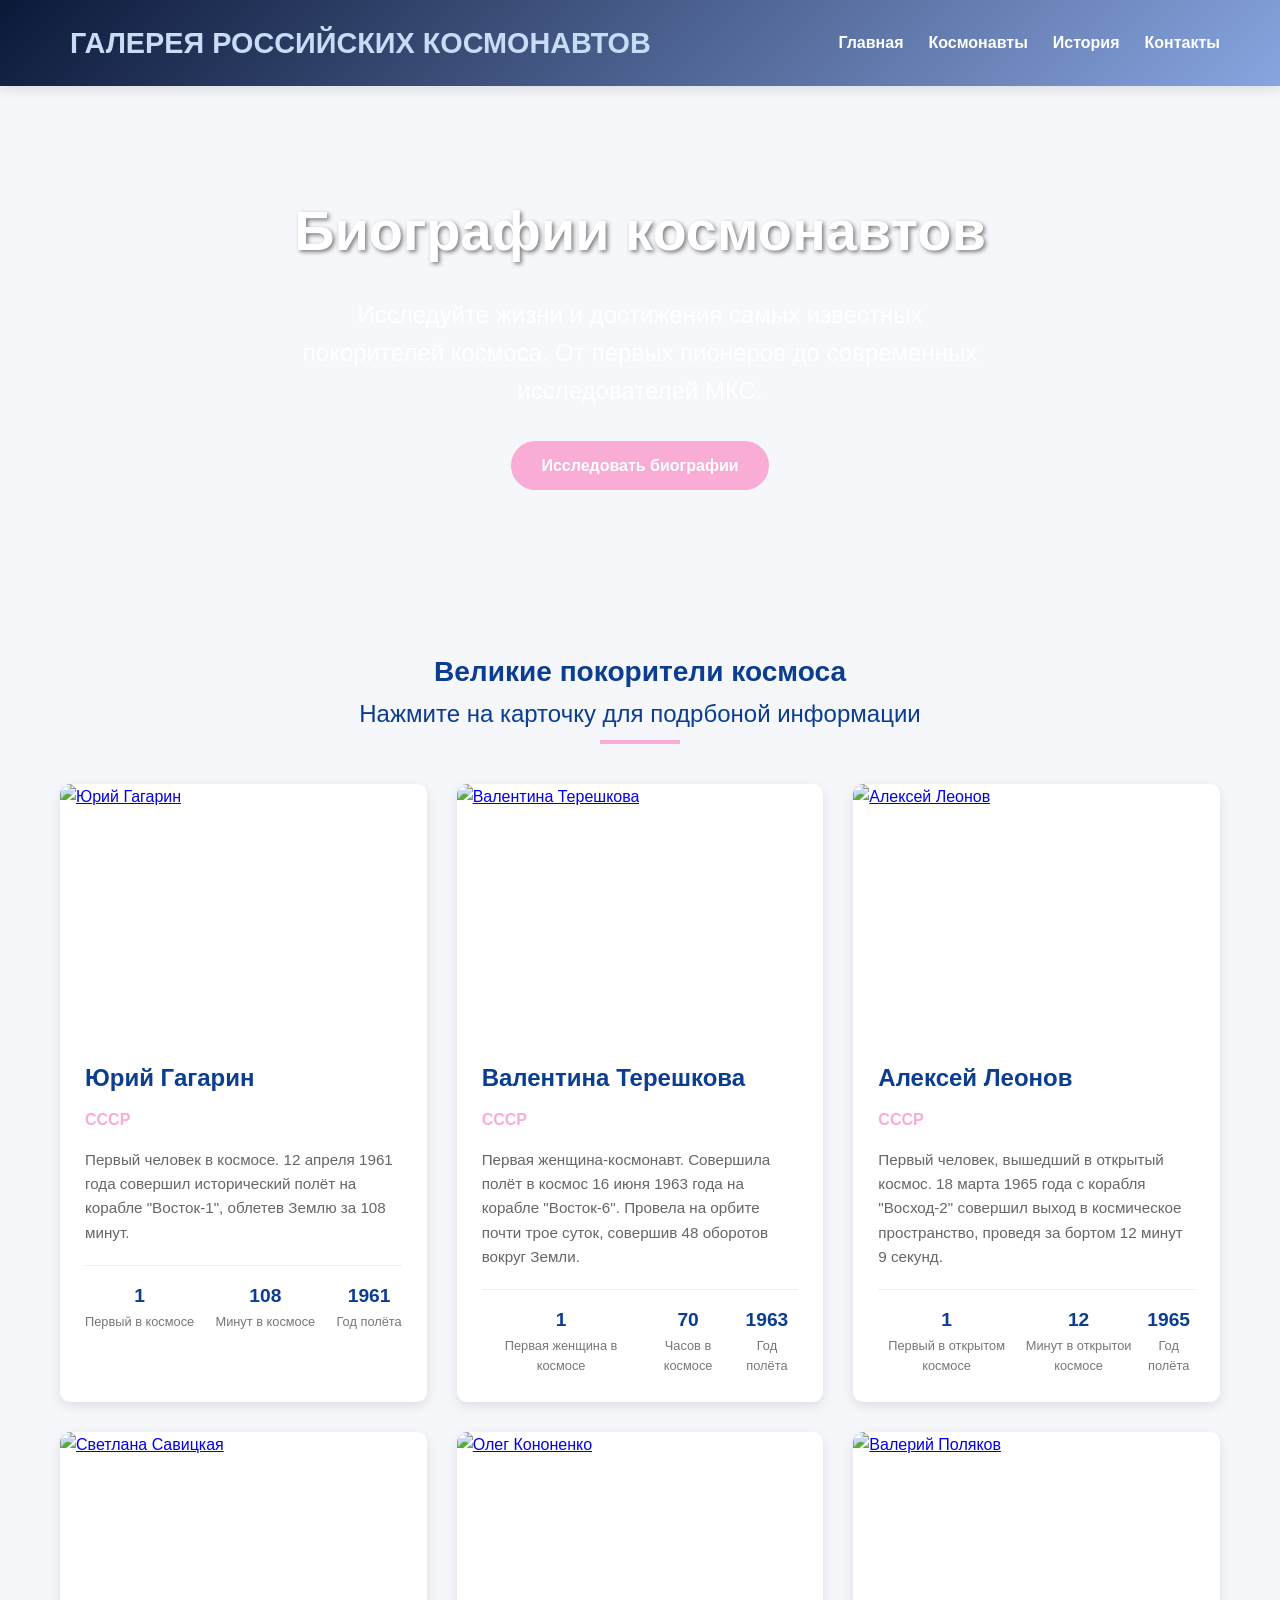
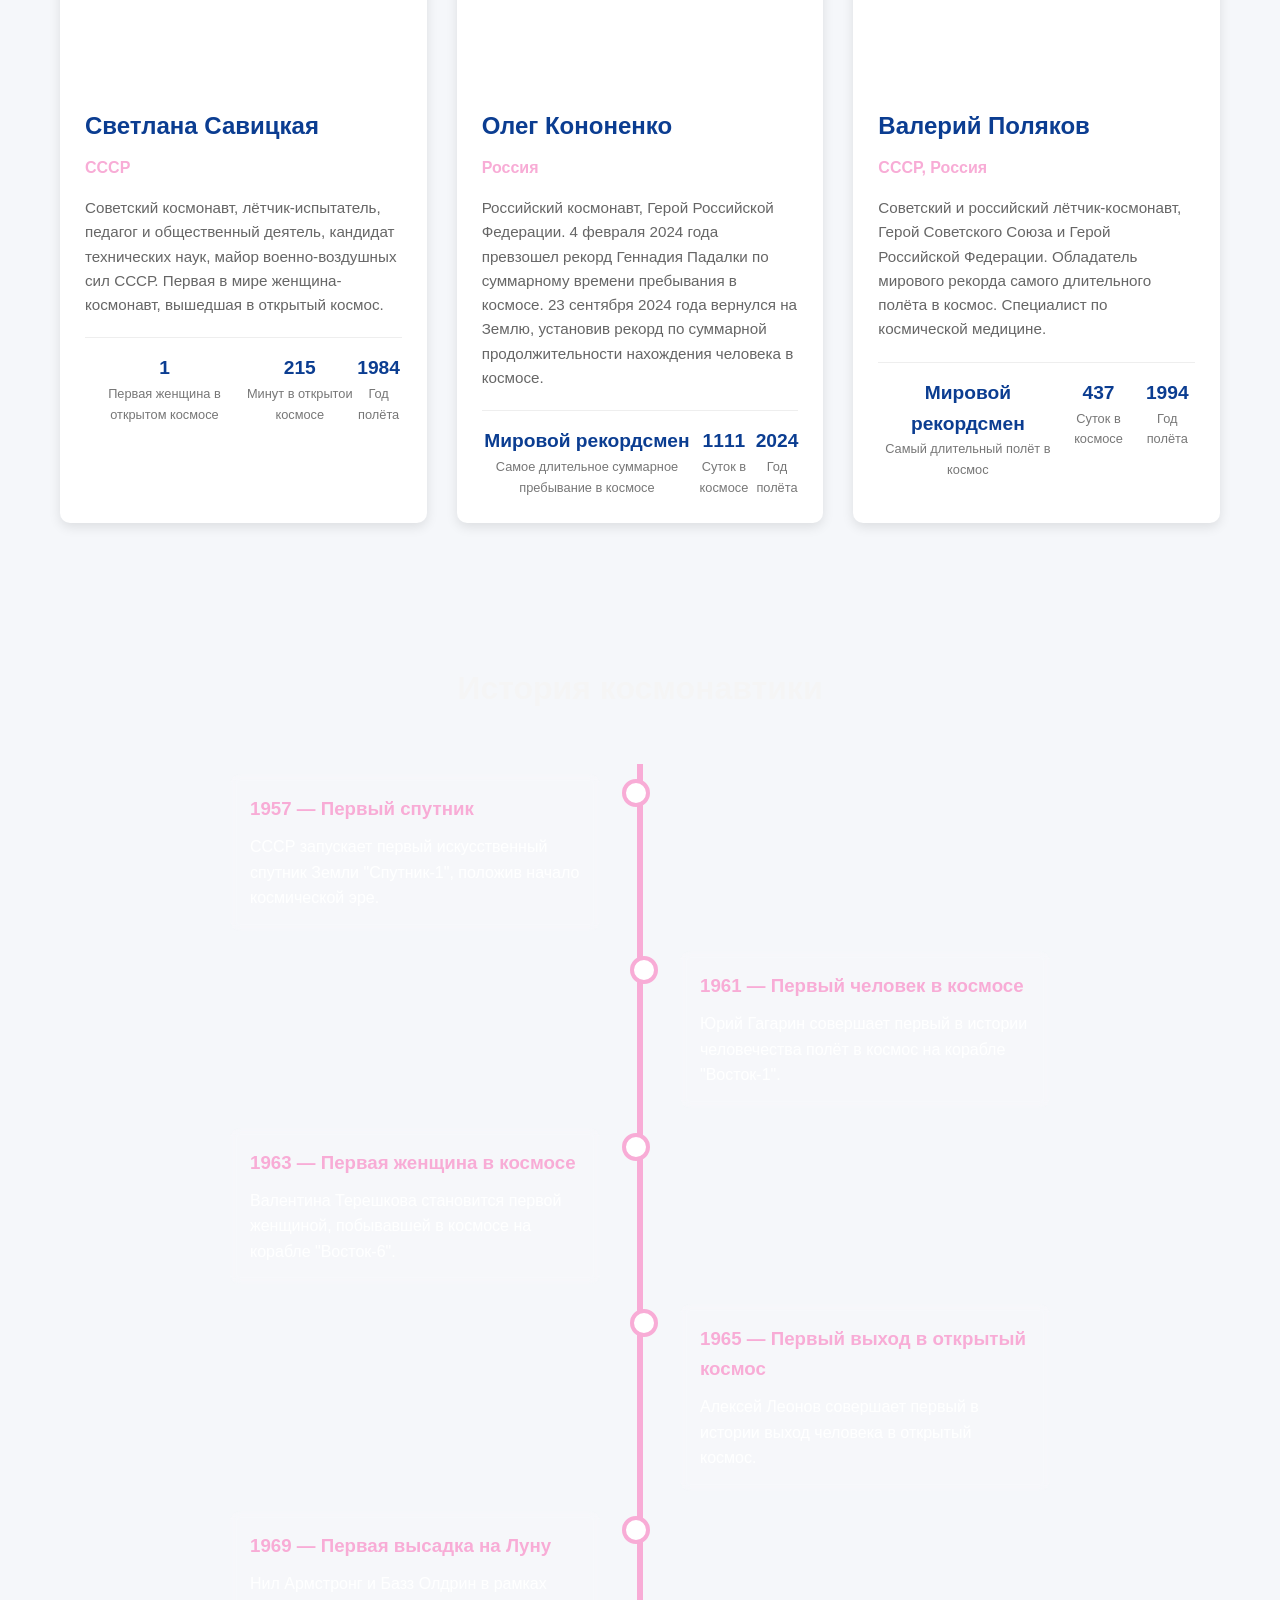
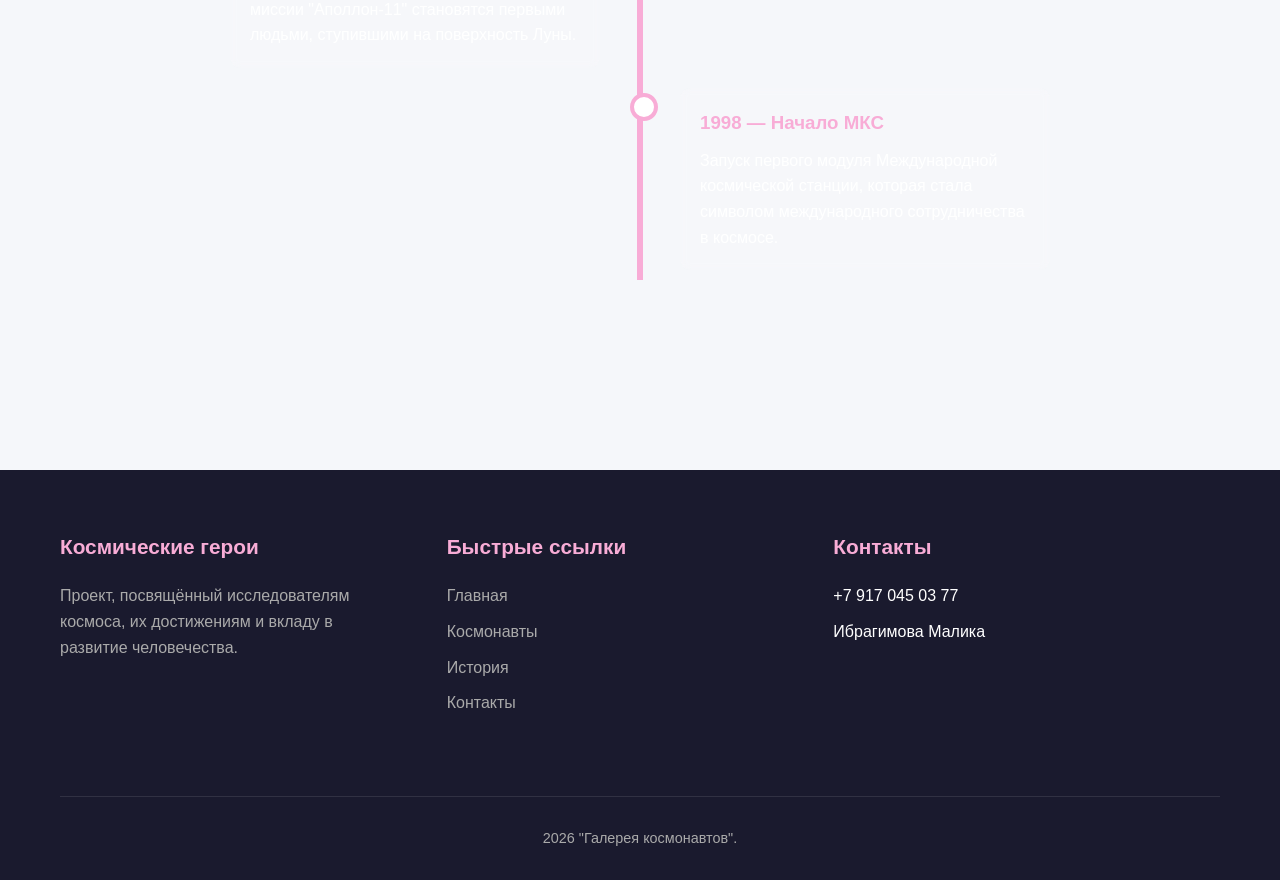
==== index.html @ d660007c "Add files via upload" ====
<!DOCTYPE html>
<html lang="ru">
<head>
    <meta charset="UTF-8">
    <meta name="viewport" content="width=device-width, initial-scale=1.0">
    <title>Галерея космонавтов</title>
    <link rel="stylesheet" href="index.css">
    <style>
       
    </style>
</head>
<body>
    <!-- Header -->
    <header>
        <div class="container header-content">
            <div class="logo">
                <i class="fas fa-rocket"></i>
                <span>ГАЛЕРЕЯ РОССИЙСКИХ КОСМОНАВТОВ</span>
            </div>
            
            <div class="menu-toggle" id="menuToggle">
                <i class="fas fa-bars"></i>
            </div>
            
            <nav>
                <ul id="navMenu">
                    <li><a href="#home">Главная</a></li>
                    <li><a href="#astronauts">Космонавты</a></li>
                    <li><a href="#timeline">История</a></li>
                    <li><a href="#contact">Контакты</a></li>
                </ul>
            </nav>
        </div>
    </header>

    <!-- Hero Section -->
    <section class="hero" id="home">
        <div class="container">
            <h1>Биографии космонавтов</h1>
            <p>Исследуйте жизни и достижения самых известных покорителей космоса. От первых пионеров до современных исследователей МКС.</p>
            <a href="#astronauts" class="btn">Исследовать биографии</a>
        </div>
    </section>

    <!-- Astronauts Section -->
    <section class="container" id="astronauts">
        <section class="section-title" id="astronauts">
            <h1>Великие покорители космоса</h1>
            <p>Нажмите на карточку для подрбоной информации</p>
        </section>
        <div class="astronauts-grid">
            <!-- Astronaut 1 -->
             
            <div class="astronaut-card">
                <a href="gagarin.html" class ="cosmonaut_card">
                <div class="astronaut-img">
                    <img src= "images/g.jpg" alt="Юрий Гагарин">
                </div>
                </a>
                <div class="astronaut-info">
                    
                    <h3>Юрий Гагарин</h3>
                    <span class="nationality">СССР</span>
                    <p>Первый человек в космосе. 12 апреля 1961 года совершил исторический полёт на корабле "Восток-1", облетев Землю за 108 минут.</p>
                    <div class="astronaut-stats">
                        <div class="stat">
                            <div class="stat-value">1</div>
                            <div class="stat-label">Первый в космосе</div>
                        </div>
                        <div class="stat">
                            <div class="stat-value">108</div>
                            <div class="stat-label">Минут в космосе</div>
                        </div>
                        <div class="stat">
                            <div class="stat-value">1961</div>
                            <div class="stat-label">Год полёта</div>
                        </div>
                    </div>
                    
                </div>
            </div>
            
             <!-- Astronaut 2 -->
            <div class="astronaut-card">

                <a href="tereshkova.html" class ="cosmonaut_card">
                <div class="astronaut-img">
                    <img src= "images/teresh.jpg" alt="Валентина Терешкова">
                </div>
                </a>

                <div class="astronaut-info">
                    <h3>Валентина Терешкова</h3>
                    <span class="nationality">СССР</span>
                    <p>Первая женщина-космонавт. Совершила полёт в космос 16 июня 1963 года на корабле "Восток-6". Провела на орбите почти трое суток, совершив 48 оборотов вокруг Земли. </p>
                    <div class="astronaut-stats">
                        <div class="stat">
                            <div class="stat-value">1</div>
                            <div class="stat-label">Первая женщина в космосе</div>
                        </div>
                        <div class="stat">
                            <div class="stat-value">70</div>
                            <div class="stat-label">Часов в космосе</div>
                        </div>
                        <div class="stat">
                            <div class="stat-value">1963</div>
                            <div class="stat-label">Год полёта</div>
                        </div>
                    </div>
                </div>
            </div>
             <!-- Astronaut 3 -->
            <div class="astronaut-card">

                <a href="leonov.html" class ="cosmonaut_card">
                    <div class="astronaut-img">
                    <img src= "images/leo.jpg" alt="Алексей Леонов">
                </div>
                </a>

                <div class="astronaut-info">
                    <h3>Алексей Леонов</h3>
                    <span class="nationality">СССР</span>
                    <p>Первый человек, вышедший в открытый космос. 18 марта 1965 года с корабля "Восход-2" совершил выход в космическое пространство, проведя за бортом 12 минут 9 секунд. </p>
                    <div class="astronaut-stats">
                        <div class="stat">
                            <div class="stat-value">1</div>
                            <div class="stat-label">Первый в открытом космосе</div>
                        </div>
                        <div class="stat">
                            <div class="stat-value">12</div>
                            <div class="stat-label">Минут в открытои космосе</div>
                        </div>
                        <div class="stat">
                            <div class="stat-value">1965</div>
                            <div class="stat-label">Год полёта</div>
                        </div>
                    </div>
                </div>
            </div>
             <!-- Astronaut 4 -->
            <div class="astronaut-card">

                <a href="savitskaya.html" class ="cosmonaut_card">
                <div class="astronaut-img">
                    <img src= "images/sav.jpg" alt="Светлана Савицкая">
                </div>
                </a>
                
                <div class="astronaut-info">
                    <h3>Светлана Савицкая</h3>
                    <span class="nationality">СССР</span>
                    <p>Cоветский космонавт, лётчик-испытатель, педагог и общественный деятель, кандидат технических наук, майор военно-воздушных сил СССР. Первая в мире женщина-космонавт, вышедшая в открытый космос.  </p>
                    <div class="astronaut-stats">
                        <div class="stat">
                            <div class="stat-value">1</div>
                            <div class="stat-label">Первая женщина в открытом космосе</div>
                        </div>
                        <div class="stat">
                            <div class="stat-value">215</div>
                            <div class="stat-label">Минут в открытои космосе</div>
                        </div>
                        <div class="stat">
                            <div class="stat-value">1984</div>
                            <div class="stat-label">Год полёта</div>
                        </div>
                    </div>
                </div>
            </div>
            <!-- Astronaut 5 -->
            <div class="astronaut-card">

                <a href="kononenko.html" class ="cosmonaut_card">
                <div class="astronaut-img">
                    <img src= "images/kononenko.jpg" alt="Олег Кононенко">
                </div>
                </a>
                
                <div class="astronaut-info">
                    <h3>Олег Кононенко</h3>
                    <span class="nationality">Россия</span>
                    <p>Российский космонавт, Герой Российской Федерации. 4 февраля 2024 года превзошел рекорд Геннадия Падалки по суммарному времени пребывания в космосе.  23 сентября 2024 года вернулся на Землю, установив рекорд по суммарной продолжительности нахождения человека в космосе.</p>
                    <div class="astronaut-stats">
                        <div class="stat">
                            <div class="stat-value">Мировой рекордсмен</div>
                            <div class="stat-label">Самое длительное суммарное пребывание в космосе</div>
                        </div>
                        <div class="stat">
                            <div class="stat-value">1111</div>
                            <div class="stat-label">Суток в космосе</div>
                        </div>
                        <div class="stat">
                            <div class="stat-value">2024</div>
                            <div class="stat-label">Год полёта</div>
                        </div>
                    </div>
                </div>
            </div>
             <!-- Astronaut 6 -->
            <div class="astronaut-card">

                <a href="polyakov.html" class ="cosmonaut_card">
                <div class="astronaut-img">
                    <img src= "images/polyakov.jpg" alt="Валерий Поляков">
                </div>
                </a>

                <div class="astronaut-info">
                    <h3>Валерий Поляков</h3>
                    <span class="nationality">СССР, Россия</span>
                    <p>Советский и российский лётчик-космонавт, Герой Советского Союза и Герой Российской Федерации. Обладатель мирового рекорда самого длительного полёта в космос. Специалист по космической медицине.</p>
                    <div class="astronaut-stats">
                        <div class="stat">
                            <div class="stat-value">Мировой рекордсмен</div>
                            <div class="stat-label">Самый длительный полёт в космос </div>
                        </div>
                        <div class="stat">
                            <div class="stat-value">437</div>
                            <div class="stat-label">Суток в космосе</div>
                        </div>
                        <div class="stat">
                            <div class="stat-value">1994</div>
                            <div class="stat-label">Год полёта</div>
                        </div>
                    </div>
                </div>
            </div>
        </div>
    </section>

    <!-- Timeline Section -->

    <section class="timeline-section" id="timeline">
        <div class="container">
            <h1>История космонавтики </h1>
            
            <div class="timeline">
                <div class="timeline-item">
                    <div class="timeline-content">
                        
                        <h3>1957 — Первый спутник</h3>
                        <p>СССР запускает первый искусственный спутник Земли "Спутник-1", положив начало космической эре.</p>
                              
                    </div>
                </div>
                
                <div class="timeline-item">
                    <div class="timeline-content">
                        <h3>1961 — Первый человек в космосе</h3>
                        <p>Юрий Гагарин совершает первый в истории человечества полёт в космос на корабле "Восток-1".</p>
                    </div>
                </div>
                
                <div class="timeline-item">
                    <div class="timeline-content">
                        <h3>1963 — Первая женщина в космосе</h3>
                        <p>Валентина Терешкова становится первой женщиной, побывавшей в космосе на корабле "Восток-6".</p>
                    </div>
                </div>
                
                <div class="timeline-item">
                    <div class="timeline-content">
                        <h3>1965 — Первый выход в открытый космос</h3>
                        <p>Алексей Леонов совершает первый в истории выход человека в открытый космос.</p>
                    </div>
                </div>
                
                <div class="timeline-item">
                    <div class="timeline-content">
                        <h3>1969 — Первая высадка на Луну</h3>
                        <p>Нил Армстронг и Базз Олдрин в рамках миссии "Аполлон-11" становятся первыми людьми, ступившими на поверхность Луны.</p>
                    </div>
                </div>
                
                <div class="timeline-item">
                    <div class="timeline-content">
                        <h3>1998 — Начало МКС</h3>
                        <p>Запуск первого модуля Международной космической станции, которая стала символом международного сотрудничества в космосе.</p>
                    </div>
                </div>
            </div>
        </div>
    </section>

    <!-- Footer -->
    <footer id="contact">
        <div class="container">
            <div class="footer-content">
                <div class="footer-column">
                    <h3>Космические герои</h3>
                    <p>Проект, посвящённый исследователям космоса, их достижениям и вкладу в развитие человечества.</p>
                </div>
                
                <div class="footer-column">
                    <h3>Быстрые ссылки</h3>
                    <ul class="footer-links">
                        <li><a href="#home">Главная</a></li>
                        <li><a href="#astronauts">Космонавты</a></li>
                        <li><a href="#timeline">История</a></li>
                        <li><a href="#contact">Контакты</a></li>
                    </ul>
                </div>
                
                <div class="footer-column">
                    <h3>Контакты</h3>
                    <ul class="footer-links">
                        <li><i class="fas fa-phone"></i> +7 917 045 03 77</li>
                        <li><i class="fas fa-envelope"></i>Ибрагимова Малика</li>
                    </ul>
                </div>
            </div>
            
            <div class="copyright">
                <p> 2026 "Галерея космонавтов".</p>
            </div>
        </div>
    </footer>

    
</body>
</html>
---- index.css ----
* {
            margin: 0;
            padding: 0;
            box-sizing: border-box;
            font-family: 'Segoe UI', Tahoma, Geneva, Verdana, sans-serif;
        }

        :root {
             --черный: #0B1838;
            --фиолетовый: #f8acd6;
            --синий: #3a60a0;
            --голубой: #88a5e0;
            --светл: #c8ddf5;
            --shadow: 0 4px 12px rgba(0, 0, 0, 0.1);
            --primary-color: #0b3d91;
            --secondary-color: #fc3d21;
            --dark-color: #1a1a2e;
            --light-color: #f8f9fa;
            --text-color: #333;
            --shadow: 0 4px 12px rgba(0, 0, 0, 0.1);
        }

        body {
            background-color: #f5f7fa;
            color: var(--розовый);
            line-height: 1.6;
        }

        .container {
            width: 100%;
            max-width: 1200px;
            margin: 0 auto;
            padding: 0 20px;
        }

        /* Header */
        header {
            background: linear-gradient(135deg, var(--черный) 0%, var(--голубой) 100%);
            color: var(--светл);
            padding: 20px 0;
            position: sticky;
            top: 0;
            z-index: 1000;
            box-shadow: var(--shadow);
        }

        .header-content {
            display: flex;
            justify-content: space-between;
            align-items: center;
        }

        .logo {
            display: flex;
            align-items: center;
            gap: 10px;
            font-size: 1.8rem;
            font-weight: 700;
        }

        .logo i {
            color: var(--фиолетовый);
        }

        nav ul {
            display: flex;
            list-style: none;
            gap: 25px;
        }

        nav a {
            color: white;
            text-decoration: none;
            font-weight: 600;
            transition: color 0.3s;
            padding: 5px 0;
            position: relative;
        }

        nav a:hover {
            color: var(--фиолетовый);
        }

        nav a::after {
            content: '';
            position: absolute;
            width: 0;
            height: 2px;
            background: var(--фиолетовый);
            bottom: 0;
            left: 0;
            transition: width 0.3s;
        }

        nav a:hover::after {
            width: 100%;
        }

        .menu-toggle {
            display: none;
            font-size: 1.5rem;
            cursor: pointer;
        }

        /* Hero Section */
        .hero {
           background-image: url("images/fon31.jpg");
            background-size: cover;
            background-position: center;
            color: white;
            text-align: center;
            padding: 100px 0;
            margin-bottom: 60px;
        }

        .hero h1 {
            font-size: 3.5rem;
            margin-bottom: 20px;
            text-shadow: 2px 2px 4px rgba(0, 0, 0, 0.5);
        }

        .hero p {
            font-size: 1.5rem;
            max-width: 700px;
            margin: 0 auto 30px;
        }

        .btn {
            display: inline-block;
            background-color: var(--фиолетовый);
            color: white;
            padding: 12px 30px;
            border-radius: 30px;
            text-decoration: none;
            font-weight: 600;
            transition: all 0.3s;
            border: none;
            cursor: pointer;
        }

        .btn:hover {
            background-color: var(--голубой);
            transform: translateY(-3px);
            box-shadow: 0 6px 12px rgba(0, 0, 0, 0.2);
        }

        /* Astronauts Section */


        .section-title {
            text-align: center;
            margin-bottom: 50px;
            color: var(--primary-color);
            font-size: 1.5rem;
            position: relative;
        }
        

        .section-title::after {
            content: '';
            position: absolute;
            width: 80px;
            height: 4px;
            background-color: var(--фиолетовый);
            bottom: -10px;
            left: 50%;
            transform: translateX(-50%);
        }

        .astronauts-grid {
            display: grid;
            grid-template-columns: repeat(auto-fill, minmax(300px, 1fr));
            gap: 30px;
            margin-bottom: 60px;
        }

        .astronaut-card {
            background-color: white;
            border-radius: 10px;
            overflow: hidden;
            box-shadow: var(--shadow);
            transition: transform 0.3s, box-shadow 0.3s;
        }

        .astronaut-card:hover {
            transform: translateY(-10px);
            box-shadow: 0 15px 30px rgba(0, 0, 0, 0.15);
        }

        .astronaut-img {
            height: 250px;
            overflow: hidden;
        }

        .astronaut-img img {
            width: 100%;
            height: 100%;
            object-fit: cover;
            transition: transform 0.5s;
        }

        .astronaut-card:hover .astronaut-img img {
            transform: scale(1.05);
        }

        .astronaut-info {
            padding: 25px;
        }

        .astronaut-info h3 {
            color: var(--primary-color);
            margin-bottom: 10px;
            font-size: 1.5rem;
        }

        .astronaut-info .nationality {
            color: var(--фиолетовый);
            font-weight: 600;
            margin-bottom: 15px;
            display: block;
        }

        .astronaut-info p {
            color: #666;
            margin-bottom: 20px;
            font-size: 0.95rem;
        }

        .astronaut-stats {
            display: flex;
            justify-content: space-between;
            border-top: 1px solid #eee;
            padding-top: 15px;
            margin-top: 15px;
        }

        .stat {
            text-align: center;
        }

        .stat-value {
            font-weight: 700;
            color: var(--primary-color);
            font-size: 1.2rem;
        }

        .stat-label {
            font-size: 0.8rem;
            color: #777;
        }

        /* Timeline Section */
        
        .timeline-section h1{
            text-align: center;
            margin-bottom: 50px;
            color: whitesmoke;
            font-size: 2rem;
            position: relative;
        }
        
        .timeline-section {
            background-image: url("images/t.jpg");
            background-size: cover;
            background-position: center;
            color: white;
            padding: 80px 0;
            margin: 60px 0;
        }

        .timeline {
            position: relative;
            max-width: 900px;
            margin: 50px auto;
        }

        .timeline::after {
            content: '';
            position: absolute;
            width: 6px;
            background-color: var(--фиолетовый);
            top: 0;
            bottom: 0;
            left: 50%;
            margin-left: -3px;
        }

        .timeline-item {
            padding: 10px 40px;
            position: relative;
            width: 50%;
            box-sizing: border-box;
        }

        .timeline-item:nth-child(odd) {
            left: 0;
        }

        .timeline-item:nth-child(even) {
            left: 50%;
        }

        .timeline-content {
            padding: 20px;
            background-color: rgba(255, 255, 255, 0.1);
            border-radius: 10px;
            backdrop-filter: blur(5px);
            position: relative;
        }

        .timeline-content h3 {
            color: var(--фиолетовый);
            margin-bottom: 10px;
        }

        .timeline-item::after {
            content: '';
            position: absolute;
            width: 20px;
            height: 20px;
            background-color: white;
            border: 4px solid var(--фиолетовый);
            border-radius: 50%;
            top: 15px;
            z-index: 1;
        }

        .timeline-item:nth-child(odd)::after {
            right: -10px;
        }
        .timeline-item:nth-child(even)::after {
            left: -10px;
        }

        /* Footer */
        footer {
            background-color: var(--dark-color);
            color: white;
            padding: 60px 0 30px;
        }

        .footer-content {
            display: flex;
            flex-wrap: wrap;
            justify-content: space-between;
            margin-bottom: 40px;
        }

        .footer-column {
            flex: 1;
            min-width: 250px;
            margin-bottom: 30px;
        }

        .footer-column h3 {
            color: var(--фиолетовый);
            margin-bottom: 20px;
            font-size: 1.3rem;
        }

        .footer-column p {
            color: #aaa;
            margin-bottom: 20px;
            max-width: 300px;
        }

        .footer-links {
            list-style: none;
        }

        .footer-links li {
            margin-bottom: 10px;
        }

        .footer-links a {
            color: #aaa;
            text-decoration: none;
            transition: color 0.3s;
        }

        .footer-links a:hover {
            color: var(--фиолетовый);
        }

        .copyright {
            text-align: center;
            padding-top: 30px;
            border-top: 1px solid rgba(255, 255, 255, 0.1);
            color: #aaa;
            font-size: 0.9rem;
        }

        /* Responsive Design */
        @media (max-width: 992px) {
            .hero h1 {
                font-size: 2.8rem;
            }
            
            .timeline::after {
                left: 31px;
            }
            
            .timeline-item {
                width: 100%;
                padding-left: 70px;
                padding-right: 25px;
            }
            
            .timeline-item:nth-child(even) {
                left: 0;
            }
            
            .timeline-item::after {
                left: 21px;
            }
            
            .timeline-item:nth-child(even)::after {
                left: 21px;
            }
        }

        @media (max-width: 768px) {
            .header-content {
                flex-direction: column;
                text-align: center;
                gap: 15px;
            }
            
            nav ul {
                flex-wrap: wrap;
                justify-content: center;
                gap: 15px;
            }
            
            .hero h1 {
                font-size: 2.2rem;
            }
            
            .hero p {
                font-size: 1rem;
            }
            
            .section-title {
                font-size: 2rem;
            }
            
            .footer-content {
                flex-direction: column;
            }
        }

        @media (max-width: 576px) {
            .menu-toggle {
                display: block;
                position: absolute;
                top: 25px;
                right: 20px;
            }
            
            nav ul {
                display: none;
                flex-direction: column;
                width: 100%;
                margin-top: 20px;
            }
            
            nav ul.active {
                display: flex;
            }
            
            .hero {
                padding: 70px 0;
            }
            
            .hero h1 {
                font-size: 1.8rem;
            }
            
            .astronauts-grid {
                grid-template-columns: 1fr;
            }
        }
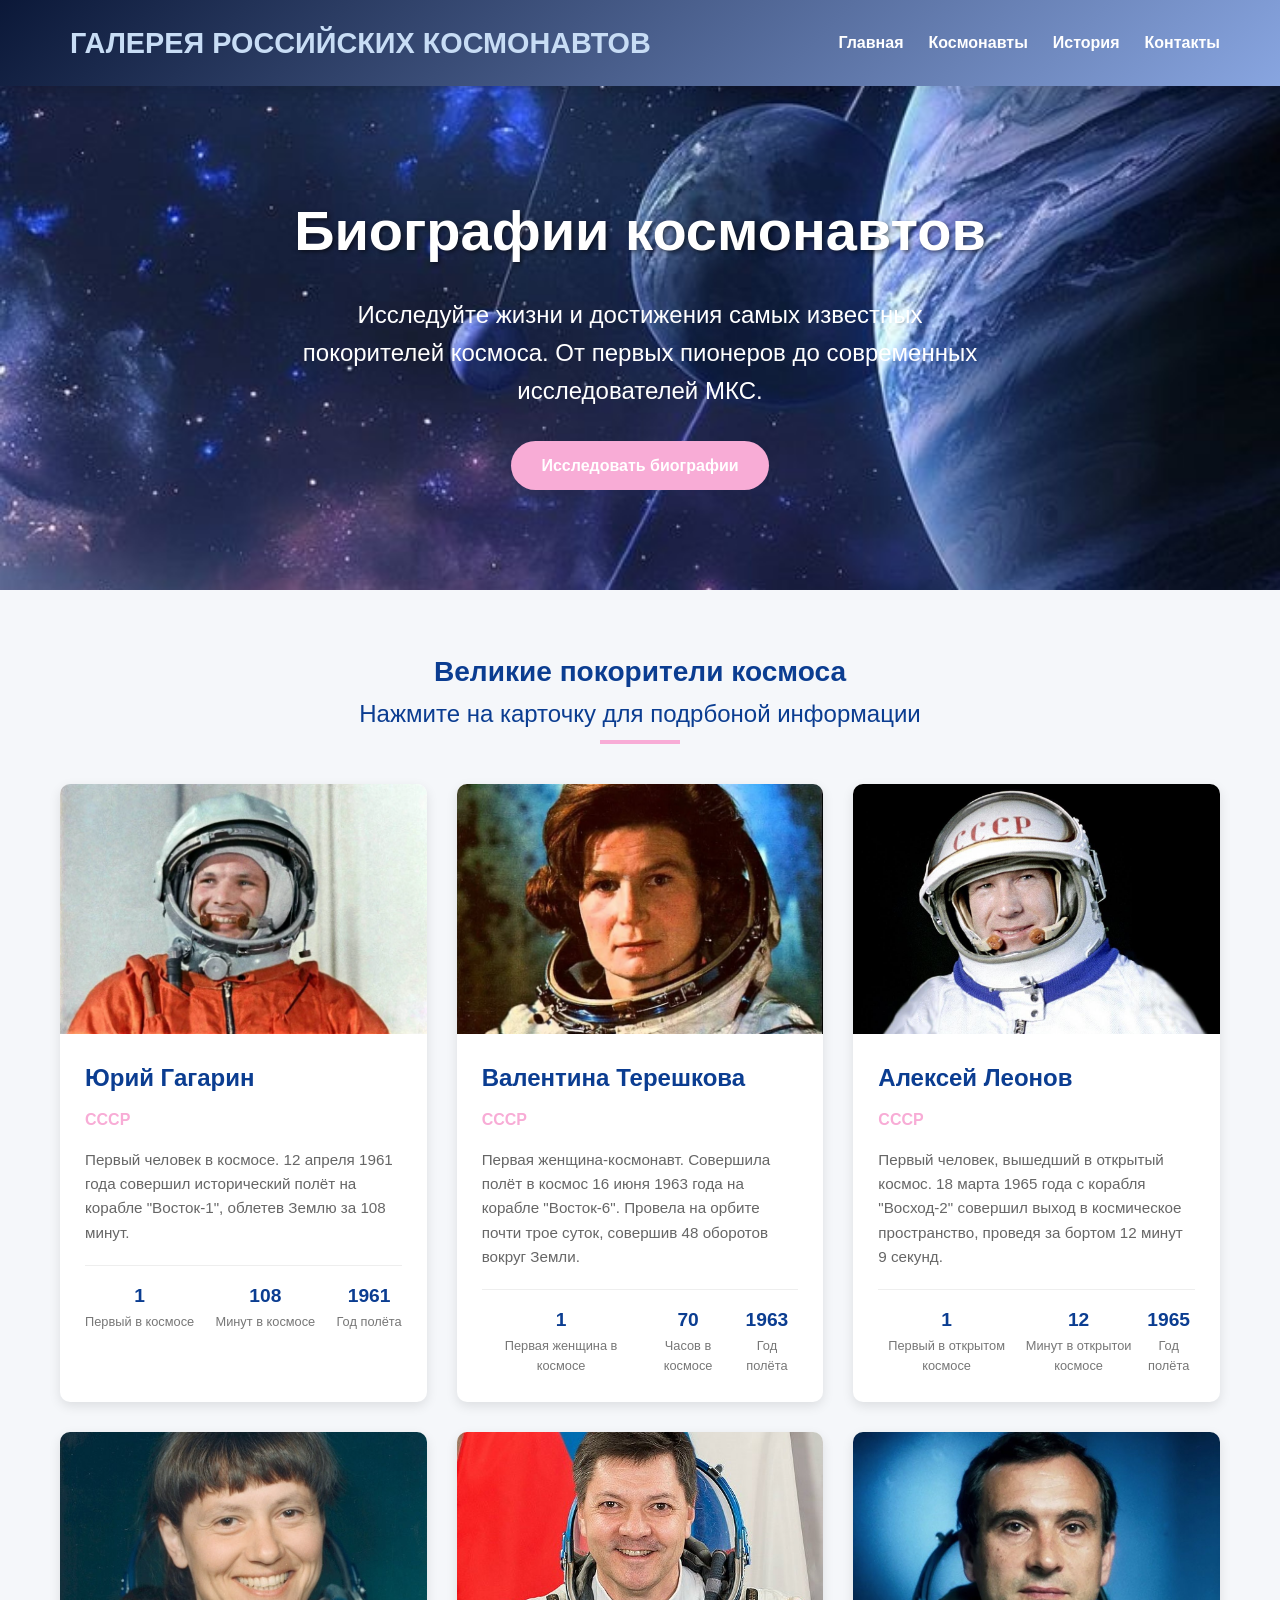
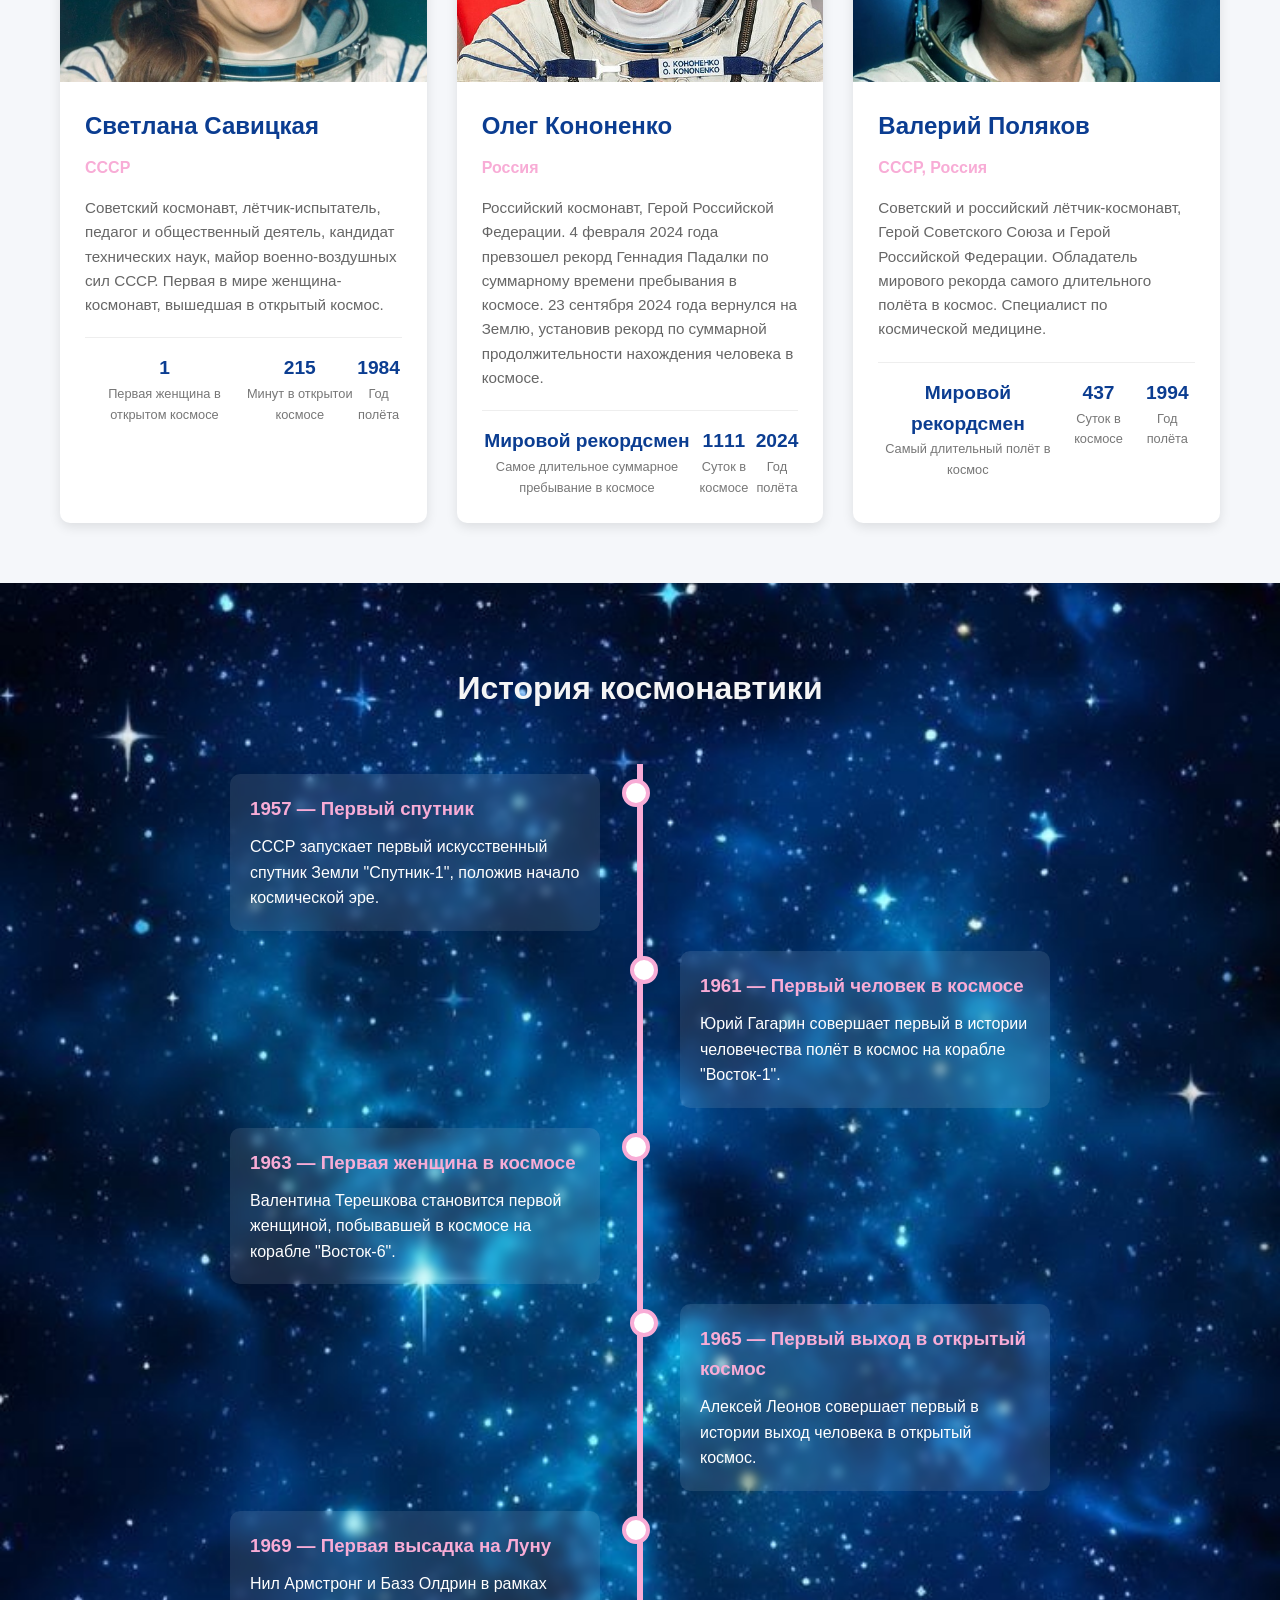
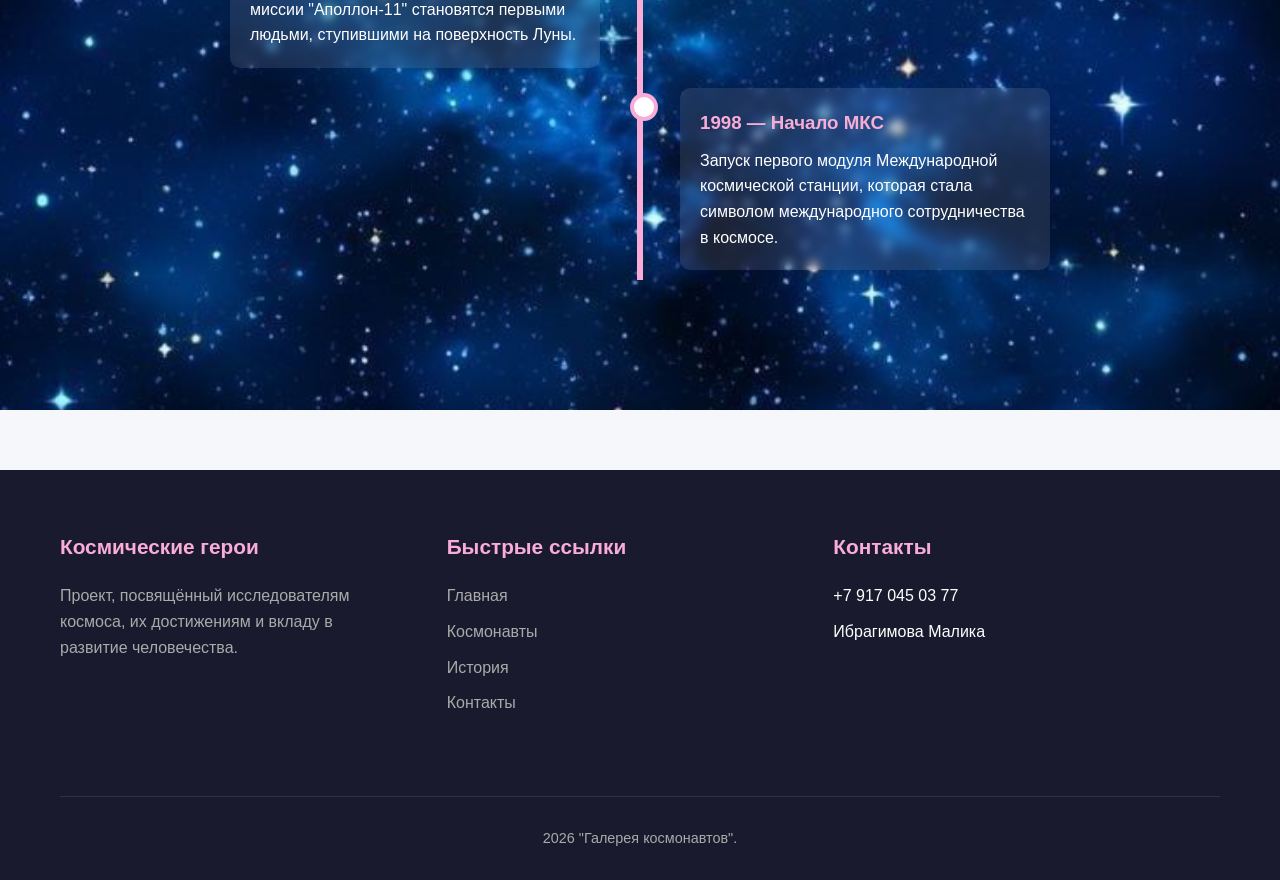
==== commit 72f3fd07: "Add files via upload" ====
--- a/index.html
+++ b/index.html
@@ -54,7 +54,7 @@
             <div class="astronaut-card">
                 <a href="gagarin.html" class ="cosmonaut_card">
                 <div class="astronaut-img">
-                    <img src= "images/g.jpg" alt="Юрий Гагарин">
+                    <img src= "g.jpg" alt="Юрий Гагарин">
                 </div>
                 </a>
                 <div class="astronaut-info">
@@ -85,7 +85,7 @@
 
                 <a href="tereshkova.html" class ="cosmonaut_card">
                 <div class="astronaut-img">
-                    <img src= "images/teresh.jpg" alt="Валентина Терешкова">
+                    <img src= "teresh.jpg" alt="Валентина Терешкова">
                 </div>
                 </a>
 
@@ -114,7 +114,7 @@
 
                 <a href="leonov.html" class ="cosmonaut_card">
                     <div class="astronaut-img">
-                    <img src= "images/leo.jpg" alt="Алексей Леонов">
+                    <img src= "leo.jpg" alt="Алексей Леонов">
                 </div>
                 </a>
 
@@ -143,7 +143,7 @@
 
                 <a href="savitskaya.html" class ="cosmonaut_card">
                 <div class="astronaut-img">
-                    <img src= "images/sav.jpg" alt="Светлана Савицкая">
+                    <img src= "sav.jpg" alt="Светлана Савицкая">
                 </div>
                 </a>
                 
@@ -172,7 +172,7 @@
 
                 <a href="kononenko.html" class ="cosmonaut_card">
                 <div class="astronaut-img">
-                    <img src= "images/kononenko.jpg" alt="Олег Кононенко">
+                    <img src= "kononenko.jpg" alt="Олег Кононенко">
                 </div>
                 </a>
                 
@@ -201,7 +201,7 @@
 
                 <a href="polyakov.html" class ="cosmonaut_card">
                 <div class="astronaut-img">
-                    <img src= "images/polyakov.jpg" alt="Валерий Поляков">
+                    <img src= "polyakov.jpg" alt="Валерий Поляков">
                 </div>
                 </a>
 
--- a/index.css
+++ b/index.css
@@ -104,7 +104,7 @@
 
         /* Hero Section */
         .hero {
-           background-image: url("images/fon31.jpg");
+           background-image: url("fon31.jpg");
             background-size: cover;
             background-position: center;
             color: white;
@@ -260,7 +260,7 @@
         }
         
         .timeline-section {
-            background-image: url("images/t.jpg");
+            background-image: url("t.jpg");
             background-size: cover;
             background-position: center;
             color: white;
